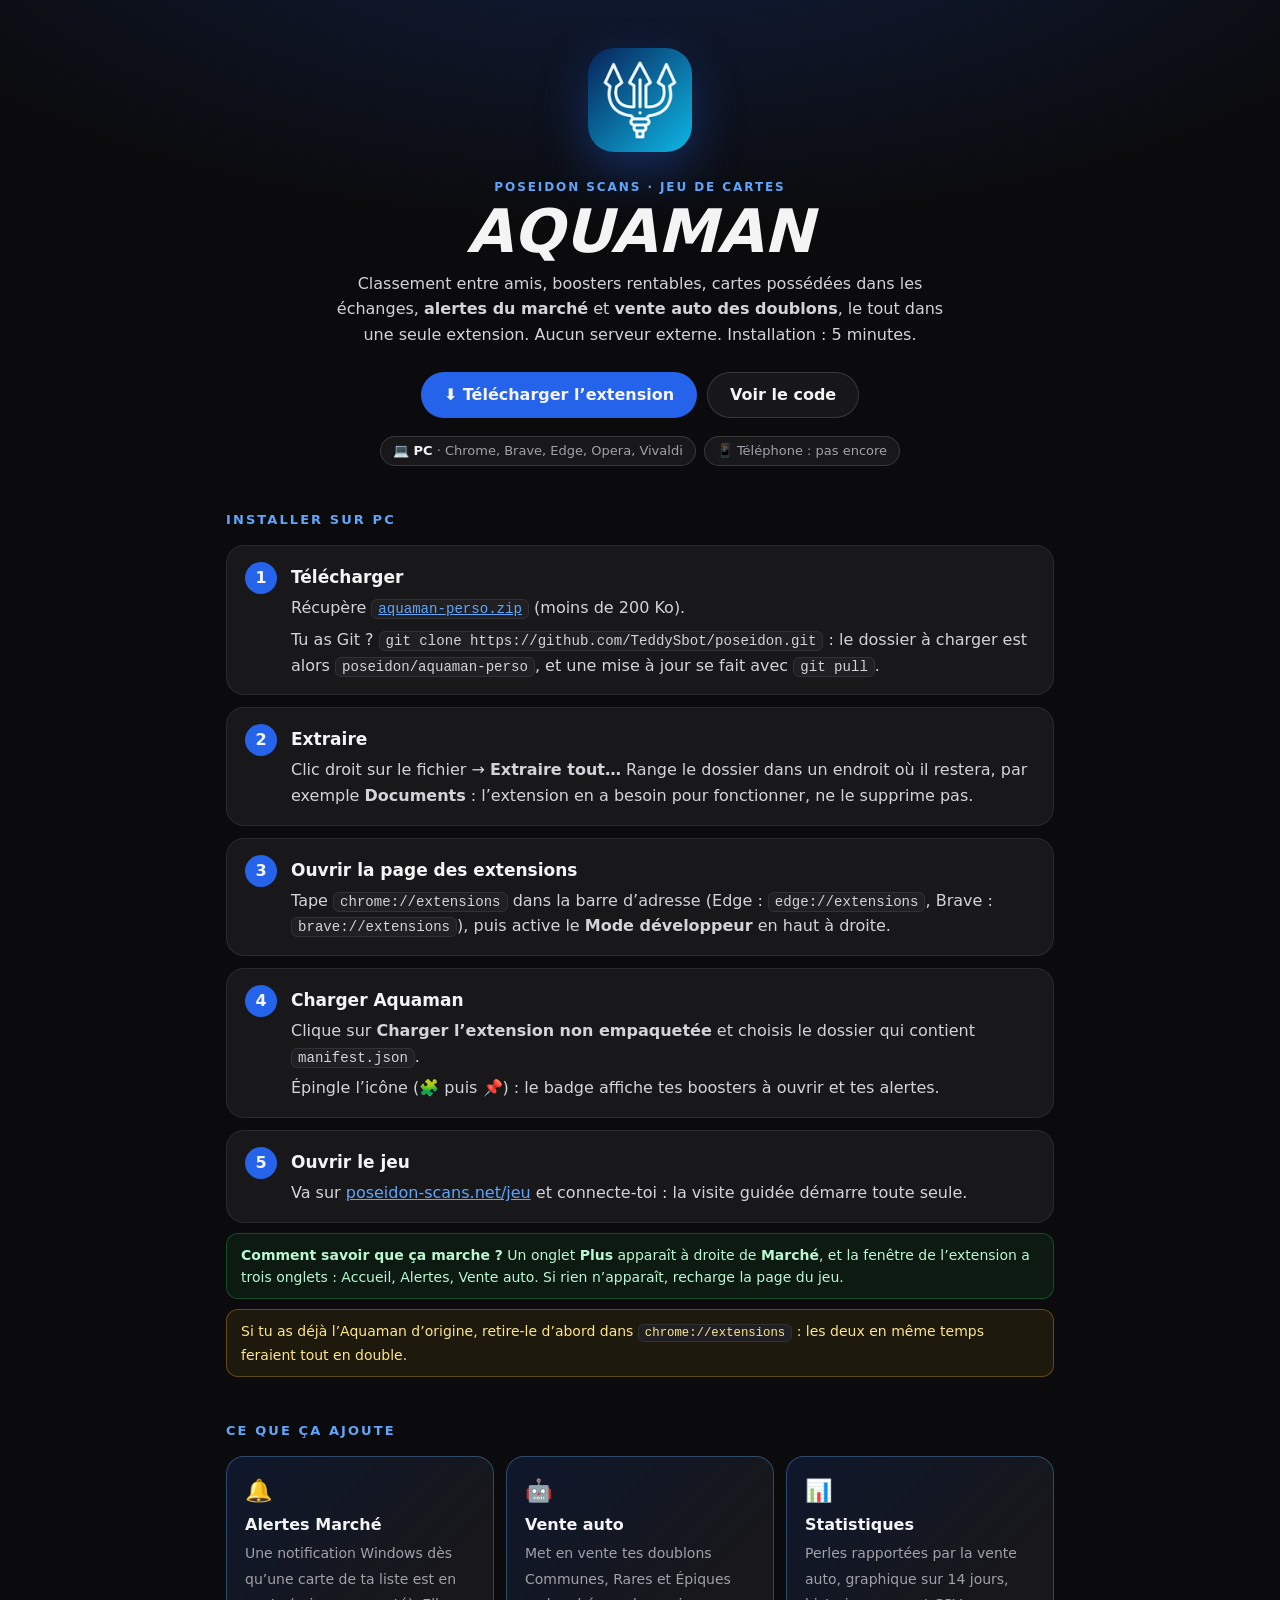
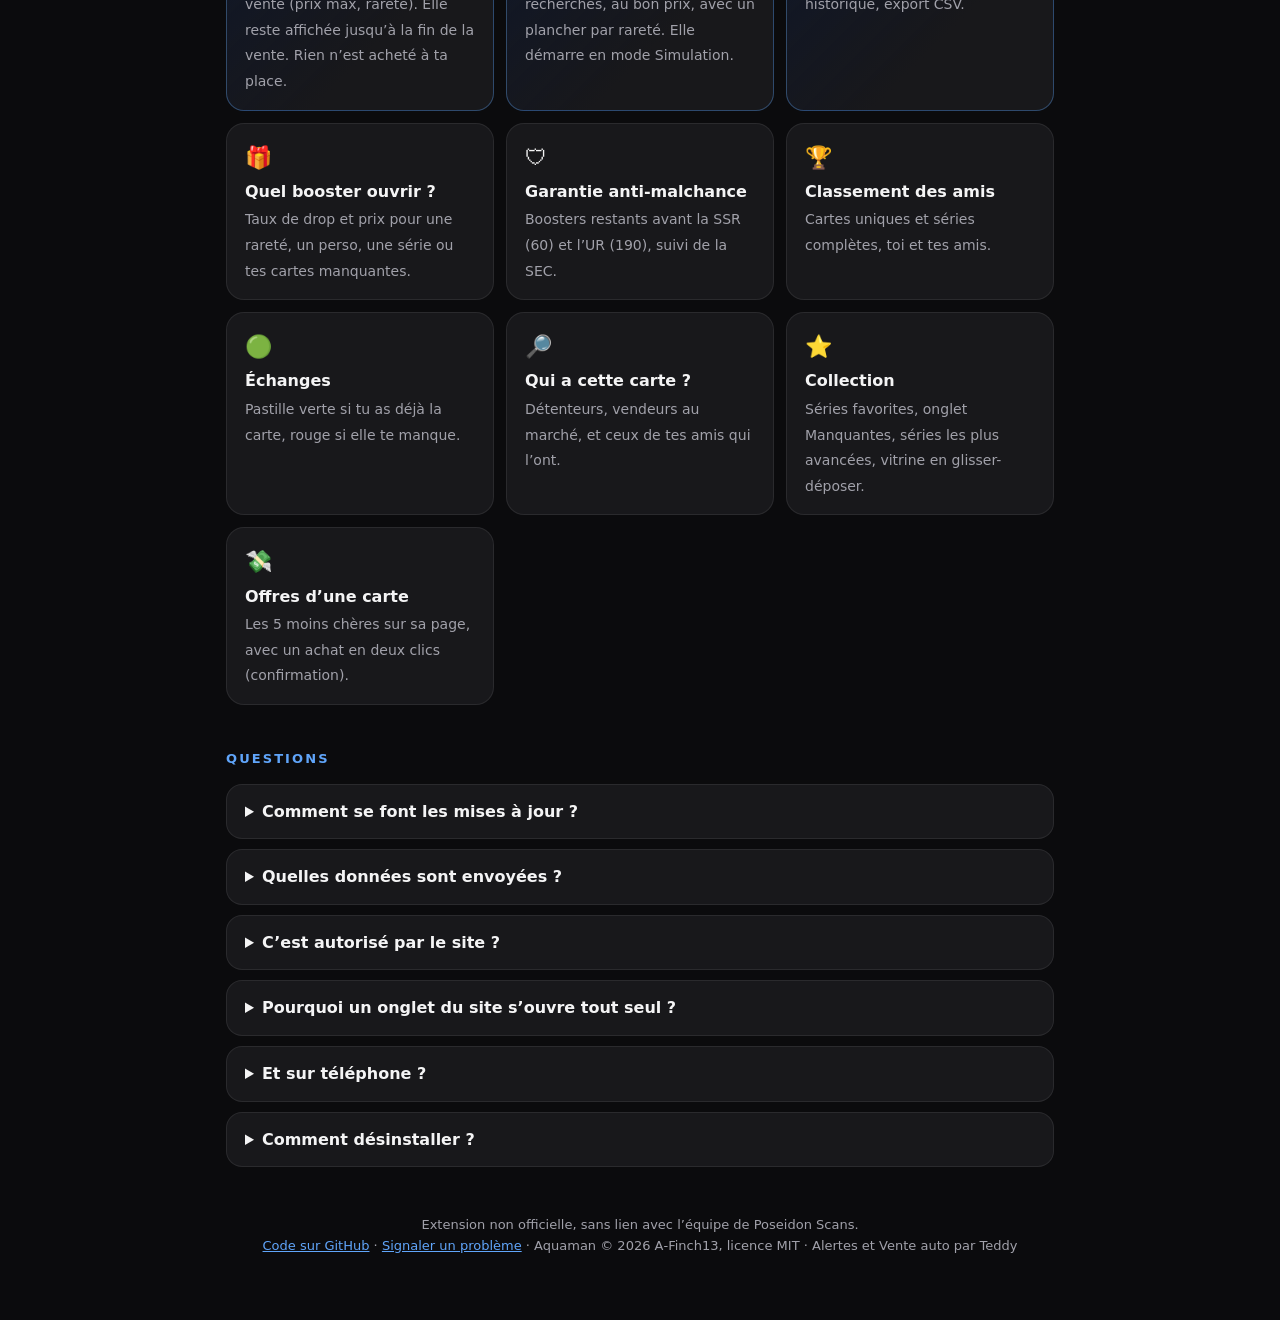
==== docs/index.html @ 61da11b6 "Passage en dépôt public : mises à jour sans jeton, page d'installation - Vérification de version san" ====
<!doctype html>
<html lang="fr">
  <head>
    <meta charset="utf-8" />
    <meta name="viewport" content="width=device-width, initial-scale=1" />
    <title>Aquaman perso · Installation</title>
    <meta name="description" content="Installer Aquaman perso : compagnon du jeu de cartes de Poseidon Scans, avec alertes du marché et vente auto des doublons. Sans serveur externe." />
    <link rel="icon" href="icon128.png" />
    <style>
      :root {
        color-scheme: dark;
        --bg: #0b0b0d;
        --card: #18181b;
        --card2: #202024;
        --line: rgba(255, 255, 255, 0.08);
        --line2: rgba(255, 255, 255, 0.14);
        --text: #f4f4f5;
        --muted: #a1a1aa;
        --accent: #60a5fa;
        --blue: #2563eb;
        --ok: #22c55e;
        --warn: #fbbf24;
      }
      * {
        box-sizing: border-box;
      }
      body {
        margin: 0;
        background: radial-gradient(1200px 500px at 50% -120px, rgba(37, 99, 235, 0.22), transparent 70%), var(--bg);
        color: var(--text);
        font: 16px/1.6 system-ui, -apple-system, 'Segoe UI', sans-serif;
      }
      a {
        color: var(--accent);
      }
      code {
        padding: 1px 6px;
        border-radius: 6px;
        background: var(--card2);
        border: 1px solid var(--line);
        font-size: 0.88em;
        overflow-wrap: anywhere;
      }
      .wrap {
        max-width: 860px;
        margin: 0 auto;
        padding: 48px 16px 64px;
      }
      header {
        text-align: center;
      }
      header img {
        width: 104px;
        height: 104px;
        border-radius: 26px;
        box-shadow: 0 18px 50px rgba(37, 99, 235, 0.35);
      }
      .kick {
        margin-top: 18px;
        font-size: 12px;
        font-weight: 800;
        letter-spacing: 0.16em;
        text-transform: uppercase;
        color: var(--accent);
      }
      h1 {
        margin: 4px 0 10px;
        font-size: clamp(38px, 8vw, 60px);
        line-height: 1;
        font-weight: 900;
        font-style: italic;
        text-transform: uppercase;
      }
      .lead {
        max-width: 620px;
        margin: 0 auto;
        color: #d4d4d8;
      }
      .cta {
        display: flex;
        flex-wrap: wrap;
        justify-content: center;
        gap: 10px;
        margin-top: 24px;
      }
      .btn {
        display: inline-flex;
        align-items: center;
        gap: 8px;
        height: 46px;
        padding: 0 22px;
        border-radius: 999px;
        border: 1px solid var(--line2);
        background: rgba(255, 255, 255, 0.05);
        color: var(--text);
        font-weight: 800;
        text-decoration: none;
      }
      .btn:hover {
        background: rgba(255, 255, 255, 0.1);
      }
      .btn.main {
        background: var(--blue);
        border-color: transparent;
      }
      .btn.main:hover {
        filter: brightness(1.12);
      }
      .chips {
        display: flex;
        flex-wrap: wrap;
        justify-content: center;
        gap: 8px;
        margin-top: 18px;
      }
      .chip {
        padding: 4px 12px;
        border-radius: 999px;
        border: 1px solid var(--line2);
        background: var(--card);
        font-size: 13px;
        color: var(--muted);
      }
      .chip b {
        color: var(--text);
      }
      section {
        margin-top: 44px;
      }
      h2 {
        margin: 0 0 14px;
        font-size: 13px;
        font-weight: 800;
        letter-spacing: 0.16em;
        text-transform: uppercase;
        color: var(--accent);
      }
      .card {
        padding: 18px 20px;
        border-radius: 18px;
        background: var(--card);
        border: 1px solid var(--line);
      }
      ol.steps {
        list-style: none;
        margin: 0;
        padding: 0;
        counter-reset: s;
        display: grid;
        gap: 12px;
      }
      ol.steps > li {
        counter-increment: s;
        position: relative;
        padding: 16px 18px 16px 64px;
        border-radius: 18px;
        background: var(--card);
        border: 1px solid var(--line);
      }
      ol.steps > li::before {
        content: counter(s);
        position: absolute;
        left: 18px;
        top: 16px;
        width: 32px;
        height: 32px;
        border-radius: 50%;
        background: var(--blue);
        display: grid;
        place-items: center;
        font-weight: 900;
      }
      ol.steps h3 {
        margin: 2px 0 4px;
        font-size: 17px;
      }
      ol.steps p {
        margin: 0;
        color: #d4d4d8;
      }
      ol.steps p + p {
        margin-top: 6px;
      }
      .note {
        margin-top: 10px;
        padding: 10px 14px;
        border-radius: 12px;
        font-size: 14px;
      }
      .note.warn {
        background: rgba(251, 191, 36, 0.08);
        border: 1px solid rgba(251, 191, 36, 0.3);
        color: #fde68a;
      }
      .note.ok {
        background: rgba(34, 197, 94, 0.08);
        border: 1px solid rgba(34, 197, 94, 0.3);
        color: #bbf7d0;
      }
      .grid {
        display: grid;
        grid-template-columns: repeat(auto-fit, minmax(240px, 1fr));
        gap: 12px;
      }
      .feat {
        padding: 16px 18px;
        border-radius: 18px;
        background: var(--card);
        border: 1px solid var(--line);
      }
      .feat .ic {
        font-size: 22px;
      }
      .feat b {
        display: block;
        margin: 4px 0 2px;
      }
      .feat span {
        color: var(--muted);
        font-size: 14px;
      }
      .feat.new {
        border-color: rgba(96, 165, 250, 0.35);
        background: linear-gradient(135deg, rgba(37, 99, 235, 0.14), var(--card) 65%);
      }
      details {
        border-radius: 16px;
        background: var(--card);
        border: 1px solid var(--line);
        padding: 0 18px;
      }
      details + details {
        margin-top: 10px;
      }
      summary {
        cursor: pointer;
        padding: 14px 0;
        font-weight: 750;
      }
      details p {
        margin: 0 0 14px;
        color: #d4d4d8;
      }
      footer {
        margin-top: 48px;
        text-align: center;
        color: var(--muted);
        font-size: 13px;
      }
      @media (max-width: 520px) {
        ol.steps > li {
          padding-left: 18px;
          padding-top: 58px;
        }
      }
    </style>
  </head>
  <body>
    <div class="wrap">
      <header>
        <img src="icon128.png" alt="" />
        <div class="kick">Poseidon Scans · jeu de cartes</div>
        <h1>Aquaman</h1>
        <p class="lead">Classement entre amis, boosters rentables, cartes possédées dans les échanges, <b>alertes du marché</b> et <b>vente auto des doublons</b>, le tout dans une seule extension. Aucun serveur externe. Installation : 5 minutes.</p>
        <div class="cta">
          <a class="btn main" href="https://github.com/TeddySbot/poseidon/releases/latest/download/aquaman-perso.zip">⬇ Télécharger l’extension</a>
          <a class="btn" href="https://github.com/TeddySbot/poseidon">Voir le code</a>
        </div>
        <div class="chips">
          <span class="chip"><b>💻 PC</b> · Chrome, Brave, Edge, Opera, Vivaldi</span>
          <span class="chip">📱 Téléphone : pas encore</span>
        </div>
      </header>

      <section>
        <h2>Installer sur PC</h2>
        <ol class="steps">
          <li>
            <h3>Télécharger</h3>
            <p>Récupère <a href="https://github.com/TeddySbot/poseidon/releases/latest/download/aquaman-perso.zip"><code>aquaman-perso.zip</code></a> (moins de 200 Ko).</p>
            <p>Tu as Git ? <code>git clone https://github.com/TeddySbot/poseidon.git</code> : le dossier à charger est alors <code>poseidon/aquaman-perso</code>, et une mise à jour se fait avec <code>git pull</code>.</p>
          </li>
          <li>
            <h3>Extraire</h3>
            <p>Clic droit sur le fichier → <b>Extraire tout…</b> Range le dossier dans un endroit où il restera, par exemple <b>Documents</b> : l’extension en a besoin pour fonctionner, ne le supprime pas.</p>
          </li>
          <li>
            <h3>Ouvrir la page des extensions</h3>
            <p>Tape <code>chrome://extensions</code> dans la barre d’adresse (Edge : <code>edge://extensions</code>, Brave : <code>brave://extensions</code>), puis active le <b>Mode développeur</b> en haut à droite.</p>
          </li>
          <li>
            <h3>Charger Aquaman</h3>
            <p>Clique sur <b>Charger l’extension non empaquetée</b> et choisis le dossier qui contient <code>manifest.json</code>.</p>
            <p>Épingle l’icône (🧩 puis 📌) : le badge affiche tes boosters à ouvrir et tes alertes.</p>
          </li>
          <li>
            <h3>Ouvrir le jeu</h3>
            <p>Va sur <a href="https://poseidon-scans.net/jeu">poseidon-scans.net/jeu</a> et connecte-toi : la visite guidée démarre toute seule.</p>
          </li>
        </ol>
        <div class="note ok"><b>Comment savoir que ça marche ?</b> Un onglet <b>Plus</b> apparaît à droite de <b>Marché</b>, et la fenêtre de l’extension a trois onglets : Accueil, Alertes, Vente auto. Si rien n’apparaît, recharge la page du jeu.</div>
        <div class="note warn">Si tu as déjà l’Aquaman d’origine, retire-le d’abord dans <code>chrome://extensions</code> : les deux en même temps feraient tout en double.</div>
      </section>

      <section>
        <h2>Ce que ça ajoute</h2>
        <div class="grid">
          <div class="feat new"><div class="ic">🔔</div><b>Alertes Marché</b><span>Une notification Windows dès qu’une carte de ta liste est en vente (prix max, rareté). Elle reste affichée jusqu’à la fin de la vente. Rien n’est acheté à ta place.</span></div>
          <div class="feat new"><div class="ic">🤖</div><b>Vente auto</b><span>Met en vente tes doublons Communes, Rares et Épiques recherchés, au bon prix, avec un plancher par rareté. Elle démarre en mode Simulation.</span></div>
          <div class="feat new"><div class="ic">📊</div><b>Statistiques</b><span>Perles rapportées par la vente auto, graphique sur 14 jours, historique, export CSV.</span></div>
          <div class="feat"><div class="ic">🎁</div><b>Quel booster ouvrir ?</b><span>Taux de drop et prix pour une rareté, un perso, une série ou tes cartes manquantes.</span></div>
          <div class="feat"><div class="ic">🛡</div><b>Garantie anti-malchance</b><span>Boosters restants avant la SSR (60) et l’UR (190), suivi de la SEC.</span></div>
          <div class="feat"><div class="ic">🏆</div><b>Classement des amis</b><span>Cartes uniques et séries complètes, toi et tes amis.</span></div>
          <div class="feat"><div class="ic">🟢</div><b>Échanges</b><span>Pastille verte si tu as déjà la carte, rouge si elle te manque.</span></div>
          <div class="feat"><div class="ic">🔎</div><b>Qui a cette carte ?</b><span>Détenteurs, vendeurs au marché, et ceux de tes amis qui l’ont.</span></div>
          <div class="feat"><div class="ic">⭐</div><b>Collection</b><span>Séries favorites, onglet Manquantes, séries les plus avancées, vitrine en glisser-déposer.</span></div>
          <div class="feat"><div class="ic">💸</div><b>Offres d’une carte</b><span>Les 5 moins chères sur sa page, avec un achat en deux clics (confirmation).</span></div>
        </div>
      </section>

      <section>
        <h2>Questions</h2>
        <details>
          <summary>Comment se font les mises à jour ?</summary>
          <p>Toutes les 6 h, l’extension regarde sur GitHub si une nouvelle version existe. Si oui, une notification et un bandeau te préviennent. Rien ne s’installe tout seul : télécharge le nouveau zip, remplace le contenu du dossier, puis clique sur ↻ sous Aquaman dans <code>chrome://extensions</code> (ou <code>git pull</code>, puis ↻). Tes réglages et tes listes sont gardés.</p>
        </details>
        <details>
          <summary>Quelles données sont envoyées ?</summary>
          <p>Aucune, à personne. L’extension lit le jeu avec ta session sur poseidon-scans.net, comme le site lui-même. Tes listes, statistiques et réglages restent sur ton PC. Le seul autre contact est GitHub, pour lire le numéro de la dernière version. Cette version est l’Aquaman de A‑Finch13 débarrassé de son serveur et de sa télémétrie.</p>
        </details>
        <details>
          <summary>C’est autorisé par le site ?</summary>
          <p>Les règles de Poseidon Scans interdisent les robots. Les Alertes et la Vente auto font des requêtes automatiques avec ton compte : à utiliser à tes risques, avec une fréquence raisonnable (5 s ou plus pour les alertes, vitesse « Normal » pour la vente auto).</p>
        </details>
        <details>
          <summary>Pourquoi un onglet du site s’ouvre tout seul ?</summary>
          <p>Le site refuse les ventes envoyées directement par une extension. La Vente auto les envoie donc depuis un onglet épinglé de poseidon-scans.net : laisse-le ouvert pendant qu’elle tourne.</p>
        </details>
        <details>
          <summary>Et sur téléphone ?</summary>
          <p>Pas pour l’instant : cette version n’existe qu’en extension pour ordinateur. Chrome sur téléphone n’accepte de toute façon pas les extensions.</p>
        </details>
        <details>
          <summary>Comment désinstaller ?</summary>
          <p>Dans <code>chrome://extensions</code>, clique sur <b>Supprimer</b> sous Aquaman (perso). Rien d’autre n’a été installé sur le PC.</p>
        </details>
      </section>

      <footer>
        Extension non officielle, sans lien avec l’équipe de Poseidon Scans.<br />
        <a href="https://github.com/TeddySbot/poseidon">Code sur GitHub</a> · <a href="https://github.com/TeddySbot/poseidon/issues">Signaler un problème</a> · Aquaman © 2026 A‑Finch13, licence MIT · Alertes et Vente auto par Teddy
      </footer>
    </div>
  </body>
</html>
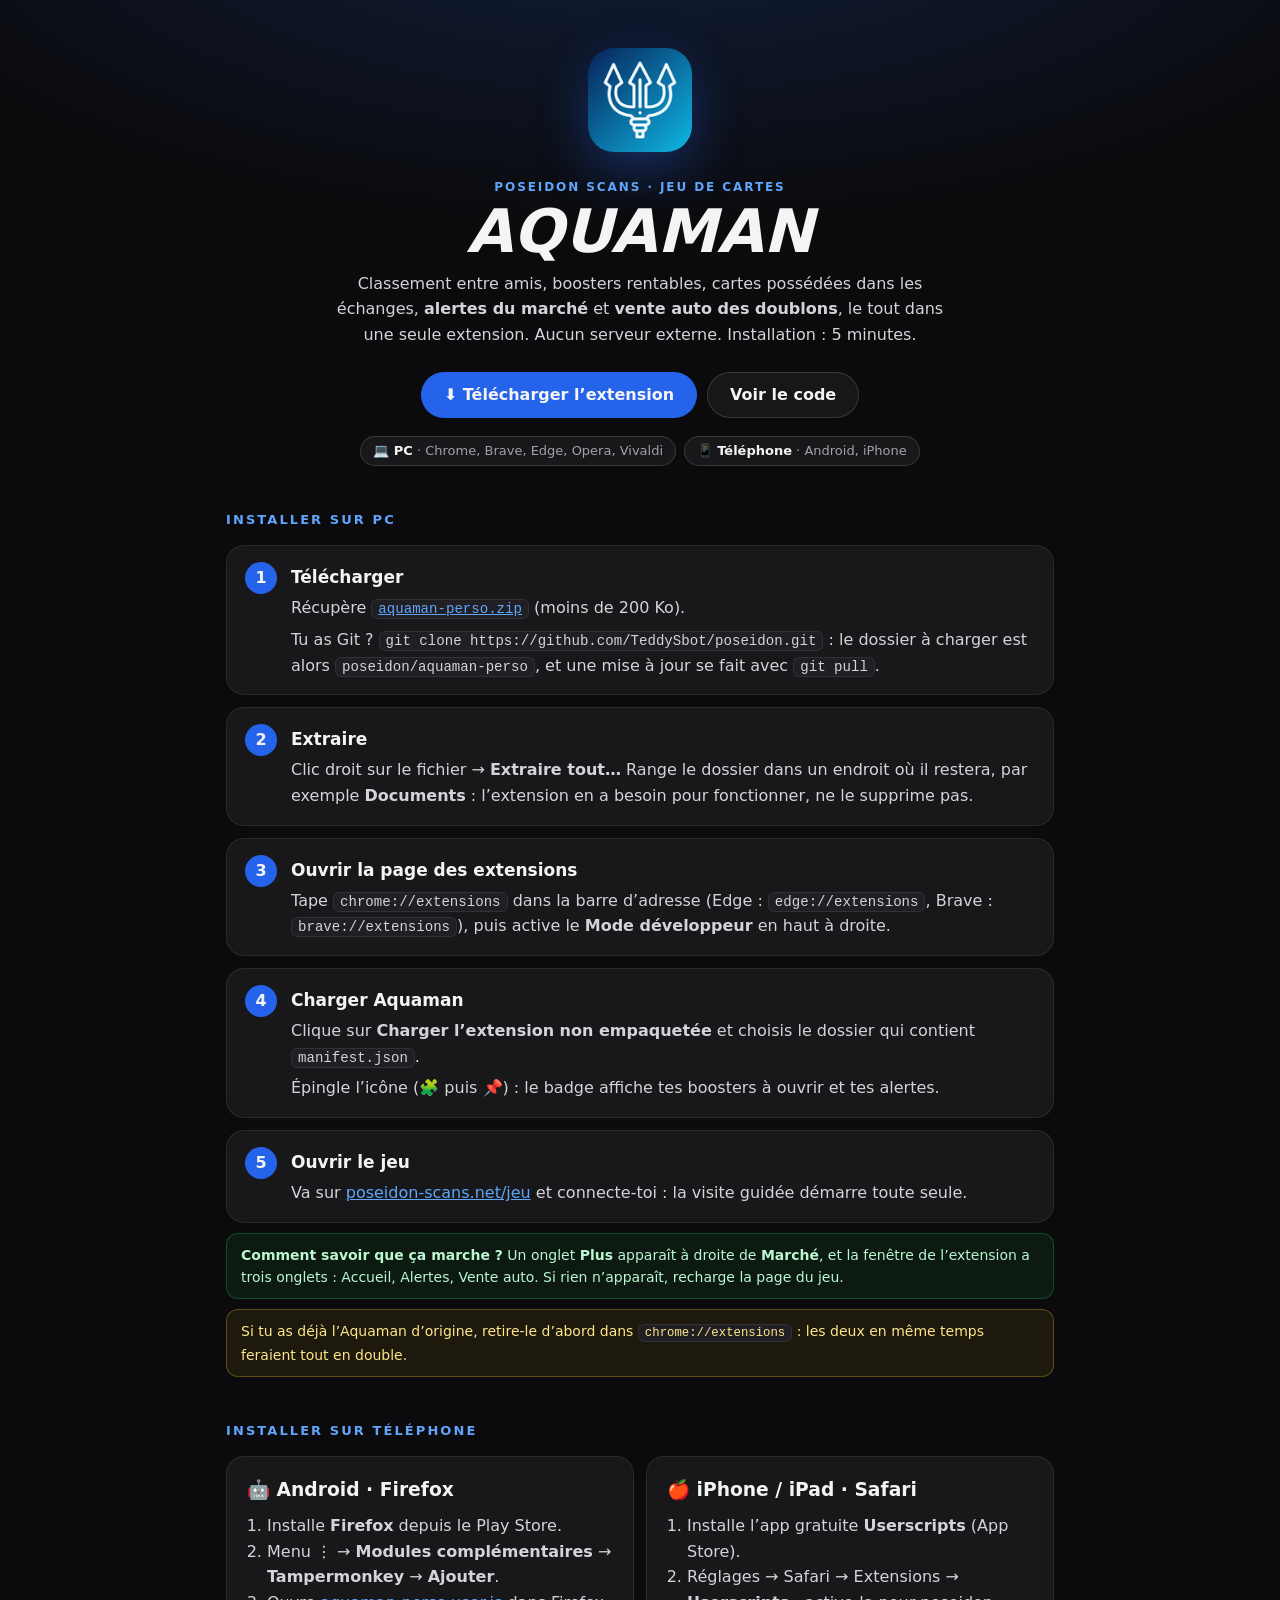
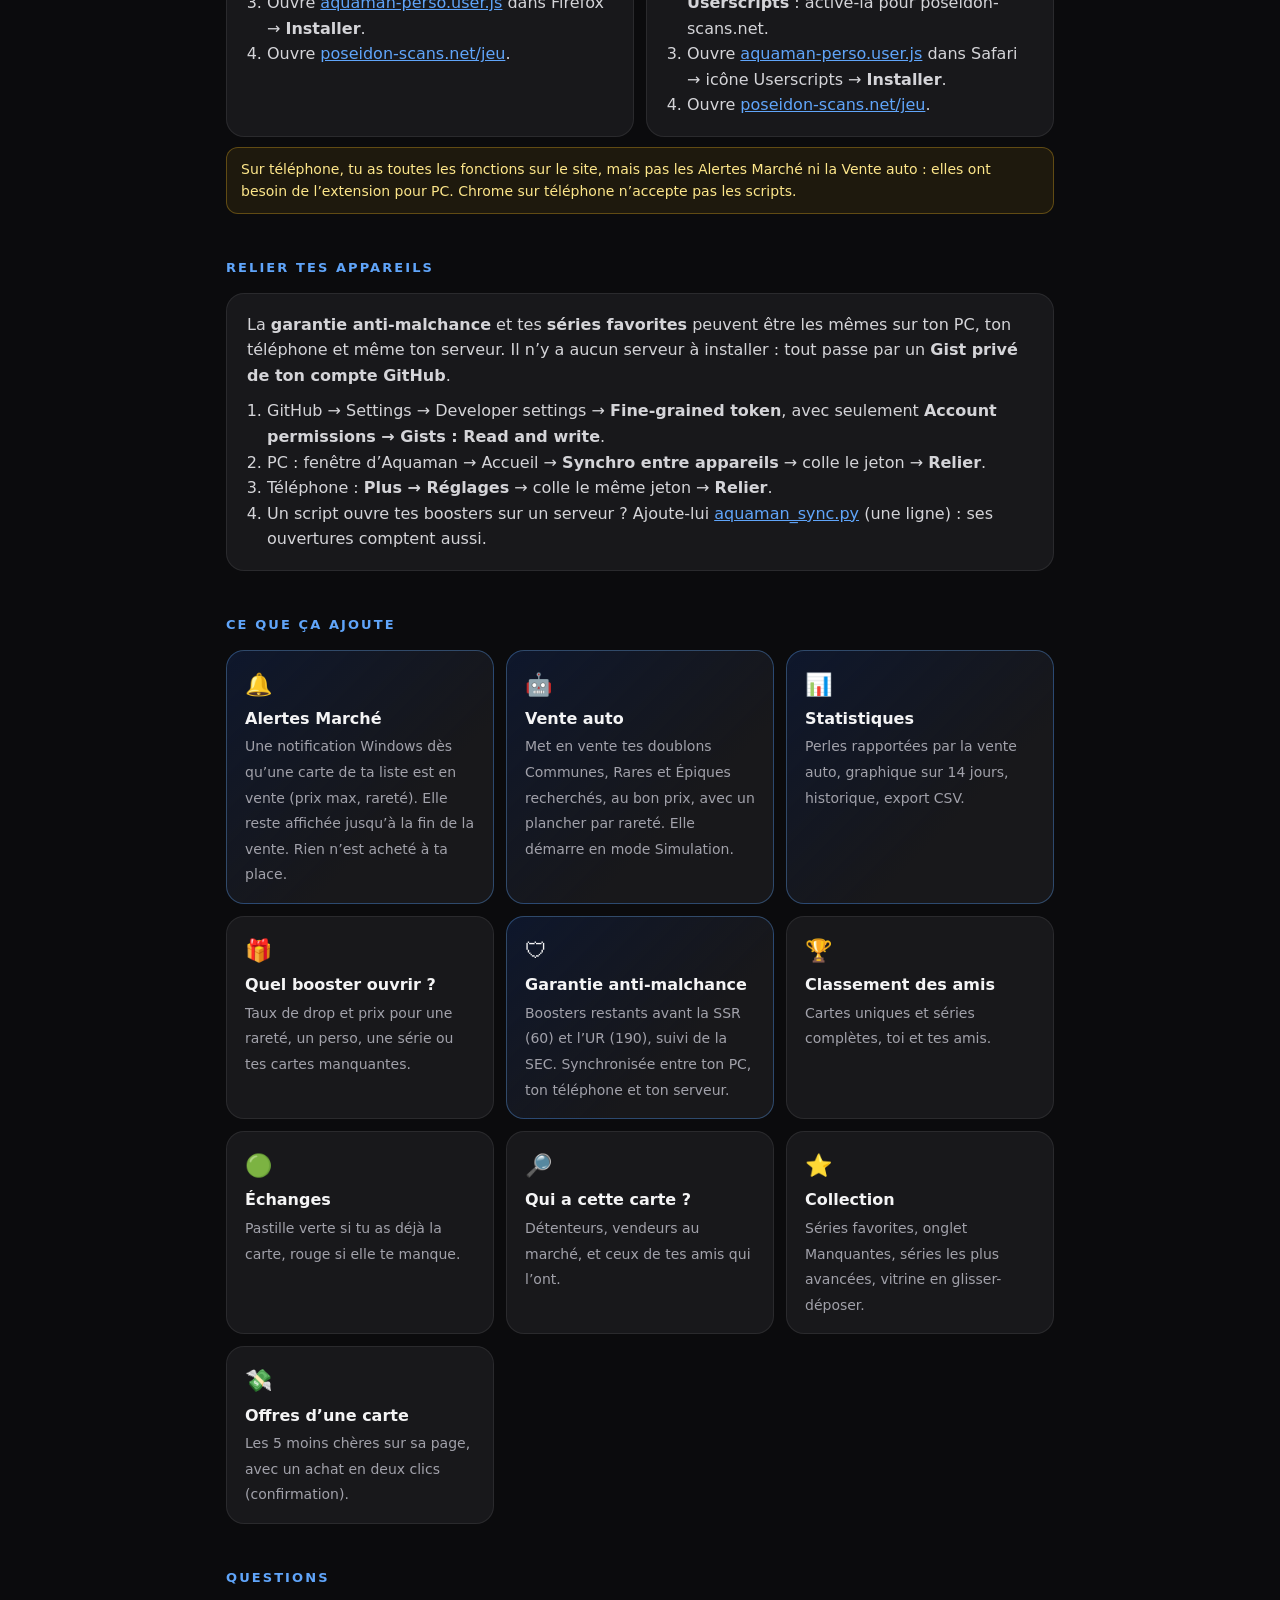
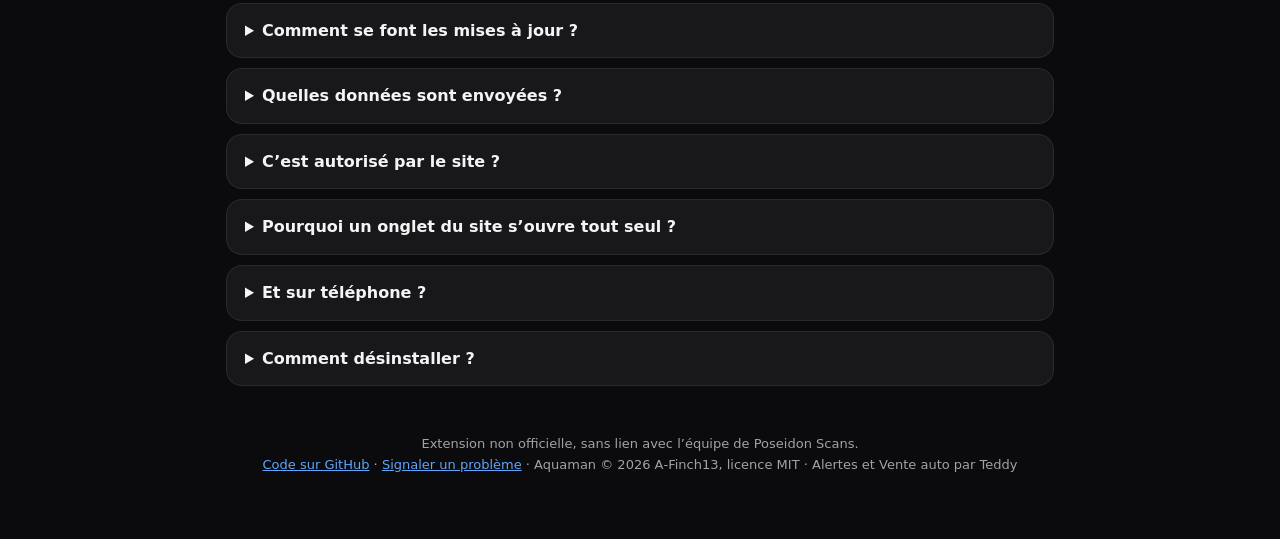
==== commit ddaf4ac8: "Version téléphone et synchro entre appareils (PC, téléphone, serveur) - Synchro par un Gist privé du" ====
--- a/docs/index.html
+++ b/docs/index.html
@@ -268,7 +268,7 @@
         </div>
         <div class="chips">
           <span class="chip"><b>💻 PC</b> · Chrome, Brave, Edge, Opera, Vivaldi</span>
-          <span class="chip">📱 Téléphone : pas encore</span>
+          <a class="chip" href="#telephone" style="text-decoration:none">📱 <b>Téléphone</b> · Android, iPhone</a>
         </div>
       </header>
 
@@ -300,6 +300,44 @@
         </ol>
         <div class="note ok"><b>Comment savoir que ça marche ?</b> Un onglet <b>Plus</b> apparaît à droite de <b>Marché</b>, et la fenêtre de l’extension a trois onglets : Accueil, Alertes, Vente auto. Si rien n’apparaît, recharge la page du jeu.</div>
         <div class="note warn">Si tu as déjà l’Aquaman d’origine, retire-le d’abord dans <code>chrome://extensions</code> : les deux en même temps feraient tout en double.</div>
+      </section>
+
+      <section id="telephone">
+        <h2>Installer sur téléphone</h2>
+        <div class="grid">
+          <div class="card">
+            <h3 style="margin:0 0 8px">🤖 Android · Firefox</h3>
+            <ol style="margin:0;padding-left:20px;color:#d4d4d8">
+              <li>Installe <b>Firefox</b> depuis le Play Store.</li>
+              <li>Menu ⋮ → <b>Modules complémentaires</b> → <b>Tampermonkey</b> → <b>Ajouter</b>.</li>
+              <li>Ouvre <a href="https://github.com/TeddySbot/poseidon/releases/latest/download/aquaman-perso.user.js">aquaman-perso.user.js</a> dans Firefox → <b>Installer</b>.</li>
+              <li>Ouvre <a href="https://poseidon-scans.net/jeu">poseidon-scans.net/jeu</a>.</li>
+            </ol>
+          </div>
+          <div class="card">
+            <h3 style="margin:0 0 8px">🍎 iPhone / iPad · Safari</h3>
+            <ol style="margin:0;padding-left:20px;color:#d4d4d8">
+              <li>Installe l’app gratuite <b>Userscripts</b> (App Store).</li>
+              <li>Réglages → Safari → Extensions → <b>Userscripts</b> : active-la pour poseidon-scans.net.</li>
+              <li>Ouvre <a href="https://github.com/TeddySbot/poseidon/releases/latest/download/aquaman-perso.user.js">aquaman-perso.user.js</a> dans Safari → icône Userscripts → <b>Installer</b>.</li>
+              <li>Ouvre <a href="https://poseidon-scans.net/jeu">poseidon-scans.net/jeu</a>.</li>
+            </ol>
+          </div>
+        </div>
+        <div class="note warn">Sur téléphone, tu as toutes les fonctions sur le site, mais pas les Alertes Marché ni la Vente auto : elles ont besoin de l’extension pour PC. Chrome sur téléphone n’accepte pas les scripts.</div>
+      </section>
+
+      <section>
+        <h2>Relier tes appareils</h2>
+        <div class="card">
+          <p style="margin:0 0 10px;color:#d4d4d8">La <b>garantie anti-malchance</b> et tes <b>séries favorites</b> peuvent être les mêmes sur ton PC, ton téléphone et même ton serveur. Il n’y a aucun serveur à installer : tout passe par un <b>Gist privé de ton compte GitHub</b>.</p>
+          <ol style="margin:0;padding-left:20px;color:#d4d4d8">
+            <li>GitHub → Settings → Developer settings → <b>Fine-grained token</b>, avec seulement <b>Account permissions → Gists : Read and write</b>.</li>
+            <li>PC : fenêtre d’Aquaman → Accueil → <b>Synchro entre appareils</b> → colle le jeton → <b>Relier</b>.</li>
+            <li>Téléphone : <b>Plus → Réglages</b> → colle le même jeton → <b>Relier</b>.</li>
+            <li>Un script ouvre tes boosters sur un serveur ? Ajoute-lui <a href="https://github.com/TeddySbot/poseidon/blob/main/tools/README.md">aquaman_sync.py</a> (une ligne) : ses ouvertures comptent aussi.</li>
+          </ol>
+        </div>
       </section>
 
       <section>
@@ -309,7 +347,7 @@
           <div class="feat new"><div class="ic">🤖</div><b>Vente auto</b><span>Met en vente tes doublons Communes, Rares et Épiques recherchés, au bon prix, avec un plancher par rareté. Elle démarre en mode Simulation.</span></div>
           <div class="feat new"><div class="ic">📊</div><b>Statistiques</b><span>Perles rapportées par la vente auto, graphique sur 14 jours, historique, export CSV.</span></div>
           <div class="feat"><div class="ic">🎁</div><b>Quel booster ouvrir ?</b><span>Taux de drop et prix pour une rareté, un perso, une série ou tes cartes manquantes.</span></div>
-          <div class="feat"><div class="ic">🛡</div><b>Garantie anti-malchance</b><span>Boosters restants avant la SSR (60) et l’UR (190), suivi de la SEC.</span></div>
+          <div class="feat new"><div class="ic">🛡</div><b>Garantie anti-malchance</b><span>Boosters restants avant la SSR (60) et l’UR (190), suivi de la SEC. Synchronisée entre ton PC, ton téléphone et ton serveur.</span></div>
           <div class="feat"><div class="ic">🏆</div><b>Classement des amis</b><span>Cartes uniques et séries complètes, toi et tes amis.</span></div>
           <div class="feat"><div class="ic">🟢</div><b>Échanges</b><span>Pastille verte si tu as déjà la carte, rouge si elle te manque.</span></div>
           <div class="feat"><div class="ic">🔎</div><b>Qui a cette carte ?</b><span>Détenteurs, vendeurs au marché, et ceux de tes amis qui l’ont.</span></div>
@@ -326,7 +364,7 @@
         </details>
         <details>
           <summary>Quelles données sont envoyées ?</summary>
-          <p>Aucune, à personne. L’extension lit le jeu avec ta session sur poseidon-scans.net, comme le site lui-même. Tes listes, statistiques et réglages restent sur ton PC. Le seul autre contact est GitHub, pour lire le numéro de la dernière version. Cette version est l’Aquaman de A‑Finch13 débarrassé de son serveur et de sa télémétrie.</p>
+          <p>Aucune, à personne. L’extension lit le jeu avec ta session sur poseidon-scans.net, comme le site lui-même. Tes listes, statistiques et réglages restent sur ton PC. Le seul autre contact est GitHub : il sert à lire le numéro de la dernière version et, si tu l’actives, à ta synchro dans ton propre Gist privé. Cette version est l’Aquaman de A‑Finch13 débarrassé de son serveur et de sa télémétrie.</p>
         </details>
         <details>
           <summary>C’est autorisé par le site ?</summary>
@@ -338,7 +376,7 @@
         </details>
         <details>
           <summary>Et sur téléphone ?</summary>
-          <p>Pas pour l’instant : cette version n’existe qu’en extension pour ordinateur. Chrome sur téléphone n’accepte de toute façon pas les extensions.</p>
+          <p>Oui, avec le script (voir « Installer sur téléphone »). Il se met à jour tout seul. Les Alertes Marché et la Vente auto restent réservées à l’extension pour PC.</p>
         </details>
         <details>
           <summary>Comment désinstaller ?</summary>
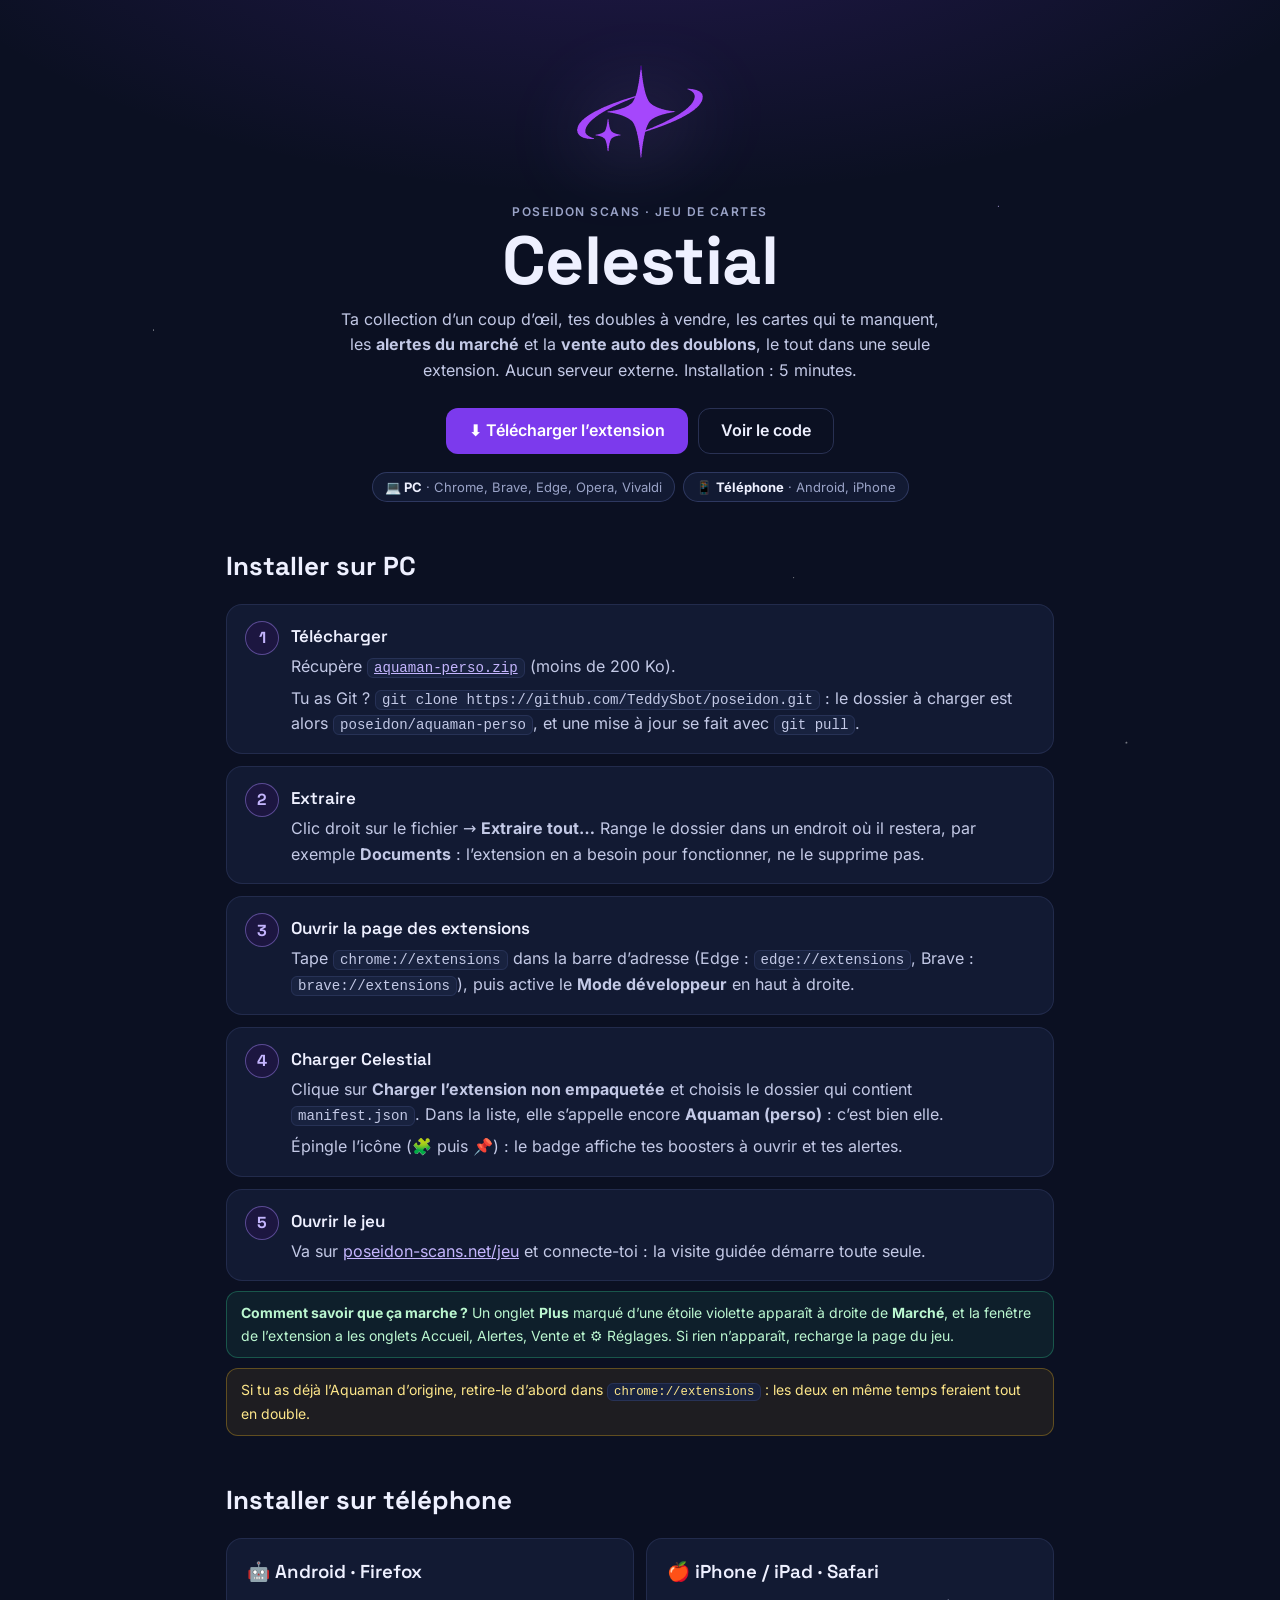
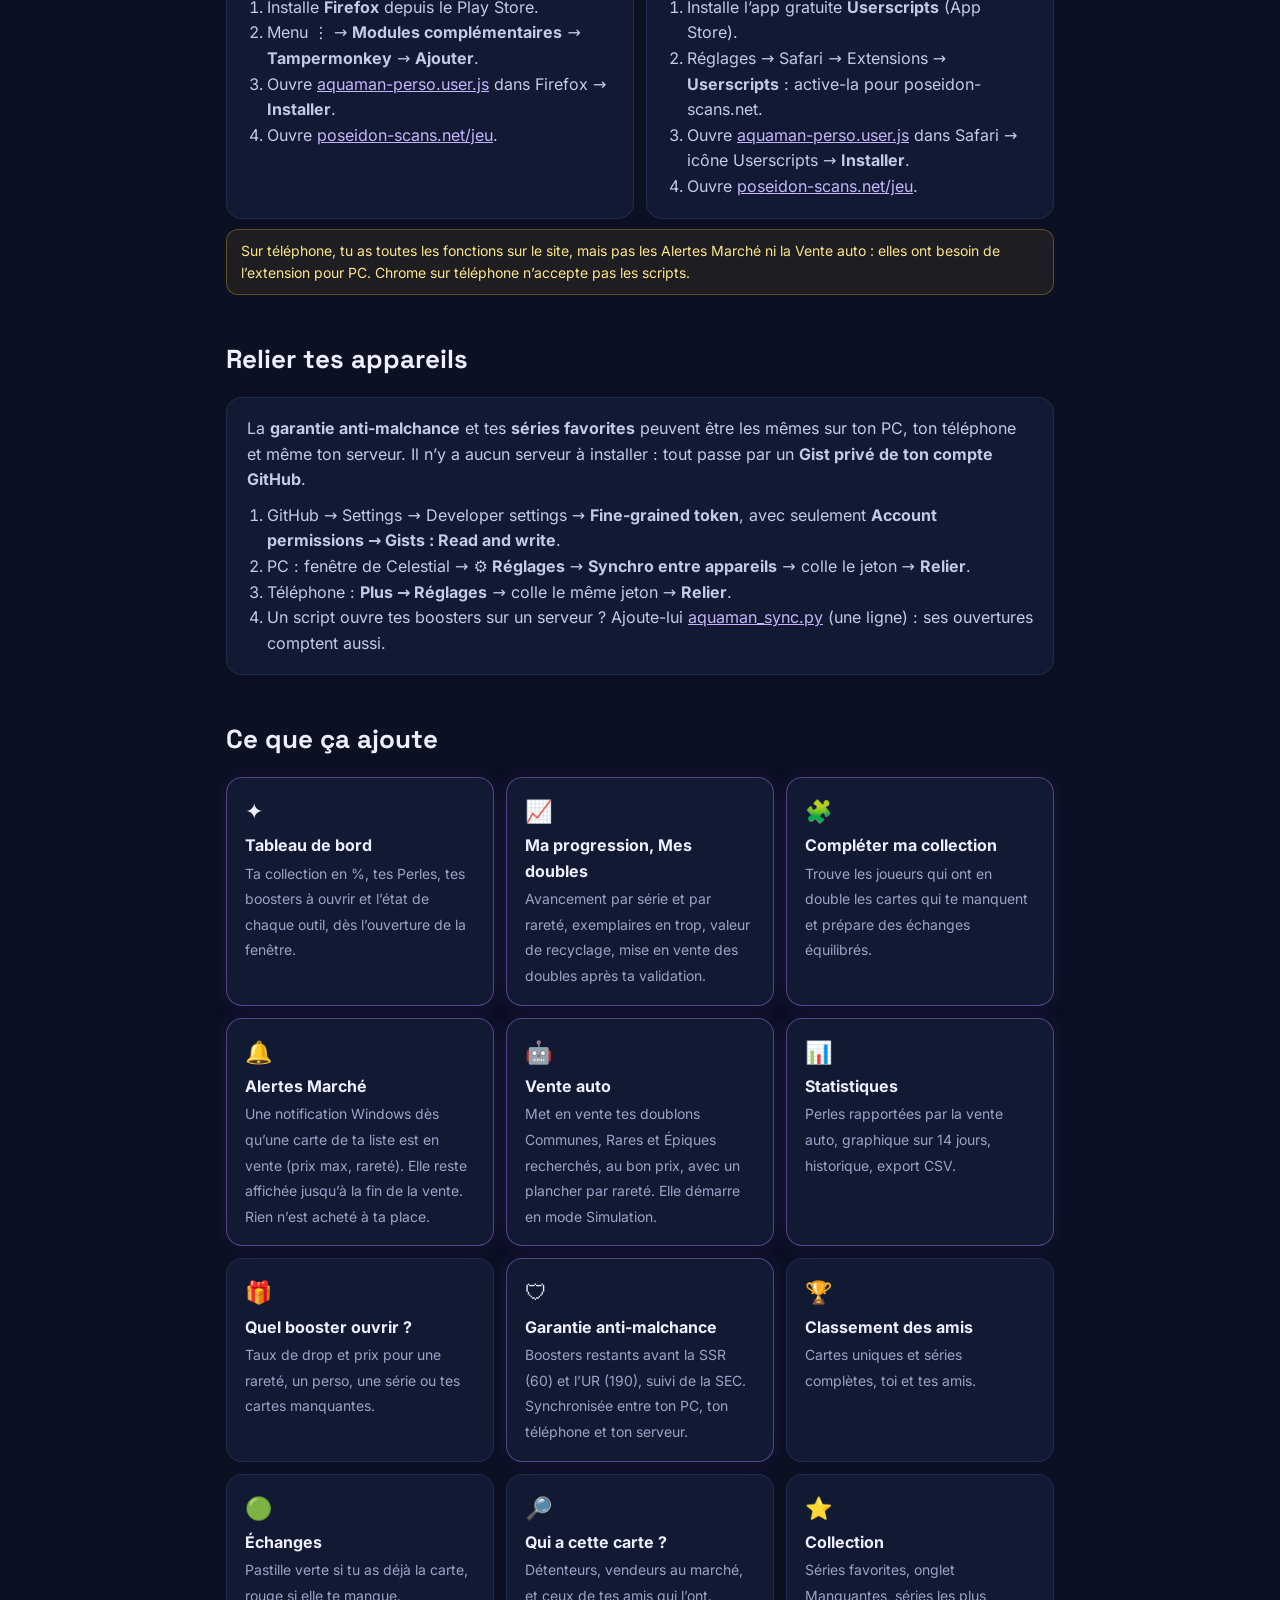
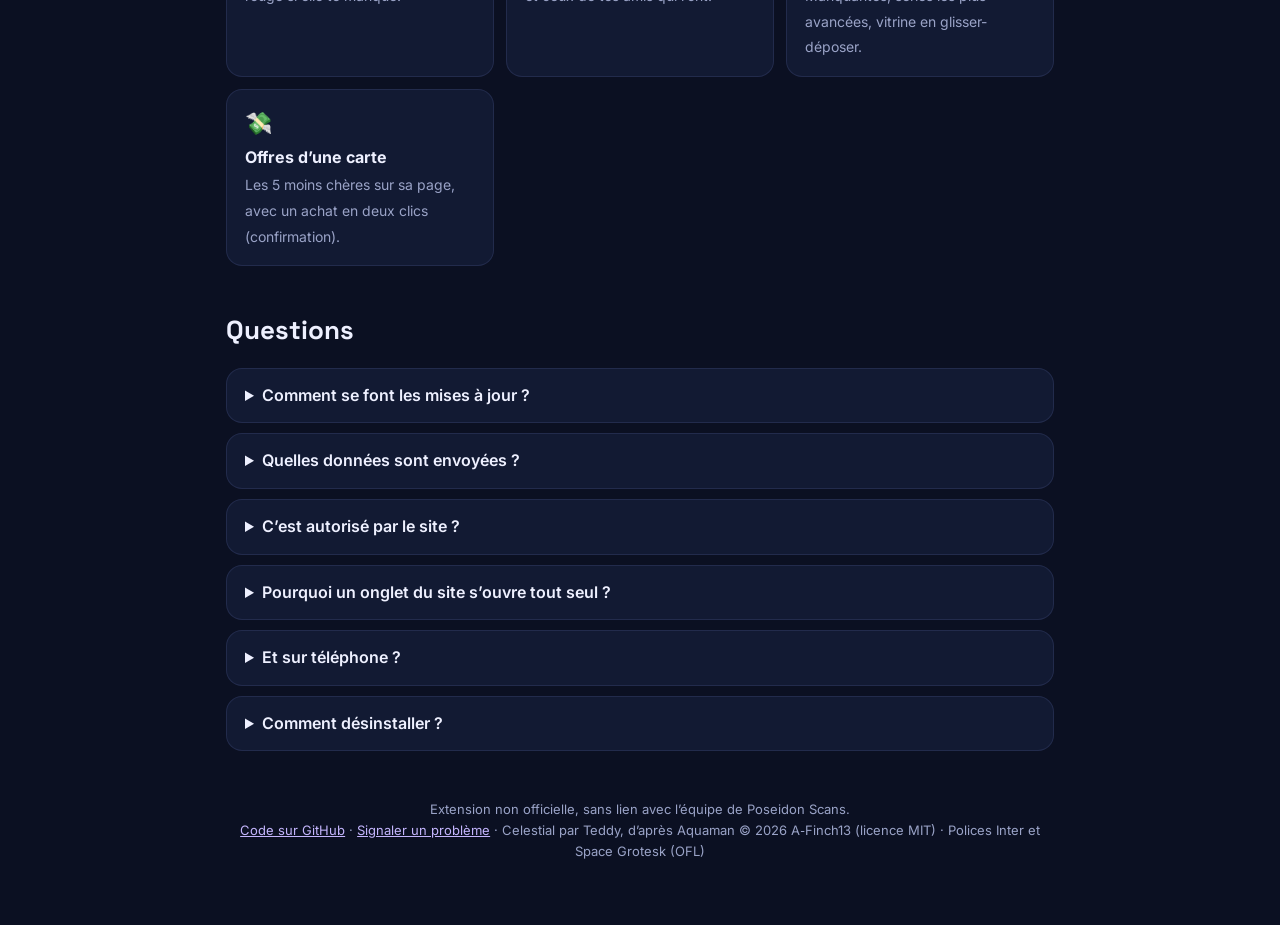
==== commit bfb11f75: "Celestial 2.1.0 : refonte de l'interface et nouveau logo - Base de style commune (src/ui/celestial.c" ====
--- a/docs/index.html
+++ b/docs/index.html
@@ -3,32 +3,57 @@
   <head>
     <meta charset="utf-8" />
     <meta name="viewport" content="width=device-width, initial-scale=1" />
-    <title>Aquaman perso · Installation</title>
-    <meta name="description" content="Installer Aquaman perso : compagnon du jeu de cartes de Poseidon Scans, avec alertes du marché et vente auto des doublons. Sans serveur externe." />
+    <title>Celestial · Installation</title>
+    <meta name="description" content="Installer Celestial : compagnon du jeu de cartes de Poseidon Scans, avec alertes du marché et vente auto des doublons. Sans serveur externe." />
     <link rel="icon" href="icon128.png" />
+    <meta name="theme-color" content="#0b1022" />
     <style>
+      @font-face {
+        font-family: 'Inter';
+        font-weight: 100 900;
+        font-display: swap;
+        src: url('fonts/inter.woff2') format('woff2');
+      }
+      @font-face {
+        font-family: 'Space Grotesk';
+        font-weight: 300 700;
+        font-display: swap;
+        src: url('fonts/space-grotesk.woff2') format('woff2');
+      }
       :root {
         color-scheme: dark;
-        --bg: #0b0b0d;
-        --card: #18181b;
-        --card2: #202024;
-        --line: rgba(255, 255, 255, 0.08);
-        --line2: rgba(255, 255, 255, 0.14);
-        --text: #f4f4f5;
-        --muted: #a1a1aa;
-        --accent: #60a5fa;
-        --blue: #2563eb;
-        --ok: #22c55e;
+        --bg: #0b1022;
+        --card: #121a33;
+        --card2: #18223f;
+        --line: rgba(148, 163, 255, 0.12);
+        --line2: rgba(148, 163, 255, 0.22);
+        --text: #eef0ff;
+        --text2: #c3c9e6;
+        --muted: #9aa3c7;
+        --accent: #c4b5fd;
+        --blue: #7c3aed;
+        --blue-hi: #8b5cf6;
+        --gold: #f5c76b;
+        --ok: #34d399;
         --warn: #fbbf24;
+        --title: 'Space Grotesk', 'Inter', 'Segoe UI', system-ui, sans-serif;
       }
       * {
         box-sizing: border-box;
       }
       body {
         margin: 0;
-        background: radial-gradient(1200px 500px at 50% -120px, rgba(37, 99, 235, 0.22), transparent 70%), var(--bg);
+        background:
+          radial-gradient(1px 1px at 12% 8%, rgba(255, 255, 255, 0.7), transparent),
+          radial-gradient(1px 1px at 78% 5%, rgba(196, 181, 253, 0.8), transparent),
+          radial-gradient(1.5px 1.5px at 88% 18%, rgba(255, 255, 255, 0.5), transparent),
+          radial-gradient(1px 1px at 30% 22%, rgba(245, 199, 107, 0.7), transparent),
+          radial-gradient(1px 1px at 62% 14%, rgba(255, 255, 255, 0.45), transparent),
+          radial-gradient(1100px 480px at 50% -140px, rgba(124, 58, 237, 0.22), transparent 70%),
+          var(--bg);
+        background-repeat: no-repeat;
         color: var(--text);
-        font: 16px/1.6 system-ui, -apple-system, 'Segoe UI', sans-serif;
+        font: 16px/1.6 'Inter', 'Segoe UI', system-ui, -apple-system, sans-serif;
       }
       a {
         color: var(--accent);
@@ -50,31 +75,30 @@
         text-align: center;
       }
       header img {
-        width: 104px;
-        height: 104px;
-        border-radius: 26px;
-        box-shadow: 0 18px 50px rgba(37, 99, 235, 0.35);
+        width: 128px;
+        height: 128px;
+        filter: drop-shadow(0 10px 40px rgba(167, 139, 250, 0.45));
       }
       .kick {
         margin-top: 18px;
         font-size: 12px;
-        font-weight: 800;
-        letter-spacing: 0.16em;
+        font-weight: 600;
+        letter-spacing: 0.12em;
         text-transform: uppercase;
-        color: var(--accent);
+        color: var(--muted);
       }
       h1 {
-        margin: 4px 0 10px;
-        font-size: clamp(38px, 8vw, 60px);
+        margin: 6px 0 12px;
+        font-family: var(--title);
+        font-size: clamp(42px, 9vw, 68px);
         line-height: 1;
-        font-weight: 900;
-        font-style: italic;
-        text-transform: uppercase;
+        font-weight: 700;
+        letter-spacing: -0.5px;
       }
       .lead {
         max-width: 620px;
         margin: 0 auto;
-        color: #d4d4d8;
+        color: var(--text2);
       }
       .cta {
         display: flex;
@@ -89,22 +113,24 @@
         gap: 8px;
         height: 46px;
         padding: 0 22px;
-        border-radius: 999px;
+        border-radius: 12px;
         border: 1px solid var(--line2);
-        background: rgba(255, 255, 255, 0.05);
+        background: transparent;
         color: var(--text);
-        font-weight: 800;
+        font-weight: 600;
         text-decoration: none;
+        transition: background 0.15s;
       }
       .btn:hover {
-        background: rgba(255, 255, 255, 0.1);
+        background: rgba(148, 163, 255, 0.08);
       }
       .btn.main {
         background: var(--blue);
         border-color: transparent;
+        color: #fff;
       }
       .btn.main:hover {
-        filter: brightness(1.12);
+        background: var(--blue-hi);
       }
       .chips {
         display: flex;
@@ -128,16 +154,19 @@
         margin-top: 44px;
       }
       h2 {
-        margin: 0 0 14px;
-        font-size: 13px;
-        font-weight: 800;
-        letter-spacing: 0.16em;
-        text-transform: uppercase;
-        color: var(--accent);
+        margin: 0 0 16px;
+        font-family: var(--title);
+        font-size: 26px;
+        font-weight: 700;
+        color: var(--text);
+      }
+      h3 {
+        font-family: var(--title);
+        font-weight: 600;
       }
       .card {
         padding: 18px 20px;
-        border-radius: 18px;
+        border-radius: 16px;
         background: var(--card);
         border: 1px solid var(--line);
       }
@@ -153,7 +182,7 @@
         counter-increment: s;
         position: relative;
         padding: 16px 18px 16px 64px;
-        border-radius: 18px;
+        border-radius: 16px;
         background: var(--card);
         border: 1px solid var(--line);
       }
@@ -165,10 +194,13 @@
         width: 32px;
         height: 32px;
         border-radius: 50%;
-        background: var(--blue);
+        background: #1c1640;
+        border: 1px solid rgba(167, 139, 250, 0.45);
+        color: var(--accent);
         display: grid;
         place-items: center;
-        font-weight: 900;
+        font-family: var(--title);
+        font-weight: 700;
       }
       ol.steps h3 {
         margin: 2px 0 4px;
@@ -176,7 +208,7 @@
       }
       ol.steps p {
         margin: 0;
-        color: #d4d4d8;
+        color: var(--text2);
       }
       ol.steps p + p {
         margin-top: 6px;
@@ -193,8 +225,8 @@
         color: #fde68a;
       }
       .note.ok {
-        background: rgba(34, 197, 94, 0.08);
-        border: 1px solid rgba(34, 197, 94, 0.3);
+        background: rgba(52, 211, 153, 0.08);
+        border: 1px solid rgba(52, 211, 153, 0.3);
         color: #bbf7d0;
       }
       .grid {
@@ -204,7 +236,7 @@
       }
       .feat {
         padding: 16px 18px;
-        border-radius: 18px;
+        border-radius: 16px;
         background: var(--card);
         border: 1px solid var(--line);
       }
@@ -220,8 +252,8 @@
         font-size: 14px;
       }
       .feat.new {
-        border-color: rgba(96, 165, 250, 0.35);
-        background: linear-gradient(135deg, rgba(37, 99, 235, 0.14), var(--card) 65%);
+        border-color: rgba(167, 139, 250, 0.4);
+        box-shadow: 0 0 24px rgba(124, 58, 237, 0.1);
       }
       details {
         border-radius: 16px;
@@ -235,11 +267,11 @@
       summary {
         cursor: pointer;
         padding: 14px 0;
-        font-weight: 750;
+        font-weight: 600;
       }
       details p {
         margin: 0 0 14px;
-        color: #d4d4d8;
+        color: var(--text2);
       }
       footer {
         margin-top: 48px;
@@ -258,10 +290,10 @@
   <body>
     <div class="wrap">
       <header>
-        <img src="icon128.png" alt="" />
+        <img src="logo.png" alt="Celestial" width="128" height="128" />
         <div class="kick">Poseidon Scans · jeu de cartes</div>
-        <h1>Aquaman</h1>
-        <p class="lead">Classement entre amis, boosters rentables, cartes possédées dans les échanges, <b>alertes du marché</b> et <b>vente auto des doublons</b>, le tout dans une seule extension. Aucun serveur externe. Installation : 5 minutes.</p>
+        <h1>Celestial</h1>
+        <p class="lead">Ta collection d’un coup d’œil, tes doubles à vendre, les cartes qui te manquent, les <b>alertes du marché</b> et la <b>vente auto des doublons</b>, le tout dans une seule extension. Aucun serveur externe. Installation : 5 minutes.</p>
         <div class="cta">
           <a class="btn main" href="https://github.com/TeddySbot/poseidon/releases/latest/download/aquaman-perso.zip">⬇ Télécharger l’extension</a>
           <a class="btn" href="https://github.com/TeddySbot/poseidon">Voir le code</a>
@@ -289,8 +321,8 @@
             <p>Tape <code>chrome://extensions</code> dans la barre d’adresse (Edge : <code>edge://extensions</code>, Brave : <code>brave://extensions</code>), puis active le <b>Mode développeur</b> en haut à droite.</p>
           </li>
           <li>
-            <h3>Charger Aquaman</h3>
-            <p>Clique sur <b>Charger l’extension non empaquetée</b> et choisis le dossier qui contient <code>manifest.json</code>.</p>
+            <h3>Charger Celestial</h3>
+            <p>Clique sur <b>Charger l’extension non empaquetée</b> et choisis le dossier qui contient <code>manifest.json</code>. Dans la liste, elle s’appelle encore <b>Aquaman (perso)</b> : c’est bien elle.</p>
             <p>Épingle l’icône (🧩 puis 📌) : le badge affiche tes boosters à ouvrir et tes alertes.</p>
           </li>
           <li>
@@ -298,7 +330,7 @@
             <p>Va sur <a href="https://poseidon-scans.net/jeu">poseidon-scans.net/jeu</a> et connecte-toi : la visite guidée démarre toute seule.</p>
           </li>
         </ol>
-        <div class="note ok"><b>Comment savoir que ça marche ?</b> Un onglet <b>Plus</b> apparaît à droite de <b>Marché</b>, et la fenêtre de l’extension a trois onglets : Accueil, Alertes, Vente auto. Si rien n’apparaît, recharge la page du jeu.</div>
+        <div class="note ok"><b>Comment savoir que ça marche ?</b> Un onglet <b>Plus</b> marqué d’une étoile violette apparaît à droite de <b>Marché</b>, et la fenêtre de l’extension a les onglets Accueil, Alertes, Vente et ⚙ Réglages. Si rien n’apparaît, recharge la page du jeu.</div>
         <div class="note warn">Si tu as déjà l’Aquaman d’origine, retire-le d’abord dans <code>chrome://extensions</code> : les deux en même temps feraient tout en double.</div>
       </section>
 
@@ -307,7 +339,7 @@
         <div class="grid">
           <div class="card">
             <h3 style="margin:0 0 8px">🤖 Android · Firefox</h3>
-            <ol style="margin:0;padding-left:20px;color:#d4d4d8">
+            <ol style="margin:0;padding-left:20px;color:var(--text2)">
               <li>Installe <b>Firefox</b> depuis le Play Store.</li>
               <li>Menu ⋮ → <b>Modules complémentaires</b> → <b>Tampermonkey</b> → <b>Ajouter</b>.</li>
               <li>Ouvre <a href="https://github.com/TeddySbot/poseidon/releases/latest/download/aquaman-perso.user.js">aquaman-perso.user.js</a> dans Firefox → <b>Installer</b>.</li>
@@ -316,7 +348,7 @@
           </div>
           <div class="card">
             <h3 style="margin:0 0 8px">🍎 iPhone / iPad · Safari</h3>
-            <ol style="margin:0;padding-left:20px;color:#d4d4d8">
+            <ol style="margin:0;padding-left:20px;color:var(--text2)">
               <li>Installe l’app gratuite <b>Userscripts</b> (App Store).</li>
               <li>Réglages → Safari → Extensions → <b>Userscripts</b> : active-la pour poseidon-scans.net.</li>
               <li>Ouvre <a href="https://github.com/TeddySbot/poseidon/releases/latest/download/aquaman-perso.user.js">aquaman-perso.user.js</a> dans Safari → icône Userscripts → <b>Installer</b>.</li>
@@ -330,10 +362,10 @@
       <section>
         <h2>Relier tes appareils</h2>
         <div class="card">
-          <p style="margin:0 0 10px;color:#d4d4d8">La <b>garantie anti-malchance</b> et tes <b>séries favorites</b> peuvent être les mêmes sur ton PC, ton téléphone et même ton serveur. Il n’y a aucun serveur à installer : tout passe par un <b>Gist privé de ton compte GitHub</b>.</p>
-          <ol style="margin:0;padding-left:20px;color:#d4d4d8">
+          <p style="margin:0 0 10px;color:var(--text2)">La <b>garantie anti-malchance</b> et tes <b>séries favorites</b> peuvent être les mêmes sur ton PC, ton téléphone et même ton serveur. Il n’y a aucun serveur à installer : tout passe par un <b>Gist privé de ton compte GitHub</b>.</p>
+          <ol style="margin:0;padding-left:20px;color:var(--text2)">
             <li>GitHub → Settings → Developer settings → <b>Fine-grained token</b>, avec seulement <b>Account permissions → Gists : Read and write</b>.</li>
-            <li>PC : fenêtre d’Aquaman → Accueil → <b>Synchro entre appareils</b> → colle le jeton → <b>Relier</b>.</li>
+            <li>PC : fenêtre de Celestial → <b>⚙ Réglages</b> → <b>Synchro entre appareils</b> → colle le jeton → <b>Relier</b>.</li>
             <li>Téléphone : <b>Plus → Réglages</b> → colle le même jeton → <b>Relier</b>.</li>
             <li>Un script ouvre tes boosters sur un serveur ? Ajoute-lui <a href="https://github.com/TeddySbot/poseidon/blob/main/tools/README.md">aquaman_sync.py</a> (une ligne) : ses ouvertures comptent aussi.</li>
           </ol>
@@ -343,6 +375,9 @@
       <section>
         <h2>Ce que ça ajoute</h2>
         <div class="grid">
+          <div class="feat new"><div class="ic">✦</div><b>Tableau de bord</b><span>Ta collection en %, tes Perles, tes boosters à ouvrir et l’état de chaque outil, dès l’ouverture de la fenêtre.</span></div>
+          <div class="feat new"><div class="ic">📈</div><b>Ma progression, Mes doubles</b><span>Avancement par série et par rareté, exemplaires en trop, valeur de recyclage, mise en vente des doubles après ta validation.</span></div>
+          <div class="feat new"><div class="ic">🧩</div><b>Compléter ma collection</b><span>Trouve les joueurs qui ont en double les cartes qui te manquent et prépare des échanges équilibrés.</span></div>
           <div class="feat new"><div class="ic">🔔</div><b>Alertes Marché</b><span>Une notification Windows dès qu’une carte de ta liste est en vente (prix max, rareté). Elle reste affichée jusqu’à la fin de la vente. Rien n’est acheté à ta place.</span></div>
           <div class="feat new"><div class="ic">🤖</div><b>Vente auto</b><span>Met en vente tes doublons Communes, Rares et Épiques recherchés, au bon prix, avec un plancher par rareté. Elle démarre en mode Simulation.</span></div>
           <div class="feat new"><div class="ic">📊</div><b>Statistiques</b><span>Perles rapportées par la vente auto, graphique sur 14 jours, historique, export CSV.</span></div>
@@ -360,11 +395,11 @@
         <h2>Questions</h2>
         <details>
           <summary>Comment se font les mises à jour ?</summary>
-          <p>Toutes les 6 h, l’extension regarde sur GitHub si une nouvelle version existe. Si oui, une notification et un bandeau te préviennent. Rien ne s’installe tout seul : télécharge le nouveau zip, remplace le contenu du dossier, puis clique sur ↻ sous Aquaman dans <code>chrome://extensions</code> (ou <code>git pull</code>, puis ↻). Tes réglages et tes listes sont gardés.</p>
+          <p>Toutes les 6 h, l’extension regarde sur GitHub si une nouvelle version existe. Si oui, une pastille dorée apparaît dans la fenêtre : ⚙ Réglages → <b>Mettre à jour</b> (après <code>installer-mises-a-jour.bat</code>, une seule fois). Rien ne s’installe tout seul. Sans l’assistant : télécharge le nouveau zip, remplace le contenu du dossier, puis clique sur ↻ sous Aquaman (perso) dans <code>chrome://extensions</code> (ou <code>git pull</code>, puis ↻). Tes réglages et tes listes sont gardés.</p>
         </details>
         <details>
           <summary>Quelles données sont envoyées ?</summary>
-          <p>Aucune, à personne. L’extension lit le jeu avec ta session sur poseidon-scans.net, comme le site lui-même. Tes listes, statistiques et réglages restent sur ton PC. Le seul autre contact est GitHub : il sert à lire le numéro de la dernière version et, si tu l’actives, à ta synchro dans ton propre Gist privé. Cette version est l’Aquaman de A‑Finch13 débarrassé de son serveur et de sa télémétrie.</p>
+          <p>Aucune, à personne. L’extension lit le jeu avec ta session sur poseidon-scans.net, comme le site lui-même. Tes listes, statistiques et réglages restent sur ton PC. Le seul autre contact est GitHub : il sert à lire le numéro de la dernière version et, si tu l’actives, à ta synchro dans ton propre Gist privé. Celestial est l’Aquaman de A‑Finch13 débarrassé de son serveur et de sa télémétrie.</p>
         </details>
         <details>
           <summary>C’est autorisé par le site ?</summary>
@@ -386,7 +421,7 @@
 
       <footer>
         Extension non officielle, sans lien avec l’équipe de Poseidon Scans.<br />
-        <a href="https://github.com/TeddySbot/poseidon">Code sur GitHub</a> · <a href="https://github.com/TeddySbot/poseidon/issues">Signaler un problème</a> · Aquaman © 2026 A‑Finch13, licence MIT · Alertes et Vente auto par Teddy
+        <a href="https://github.com/TeddySbot/poseidon">Code sur GitHub</a> · <a href="https://github.com/TeddySbot/poseidon/issues">Signaler un problème</a> · Celestial par Teddy, d’après Aquaman © 2026 A‑Finch13 (licence MIT) · Polices Inter et Space Grotesk (OFL)
       </footer>
     </div>
   </body>
